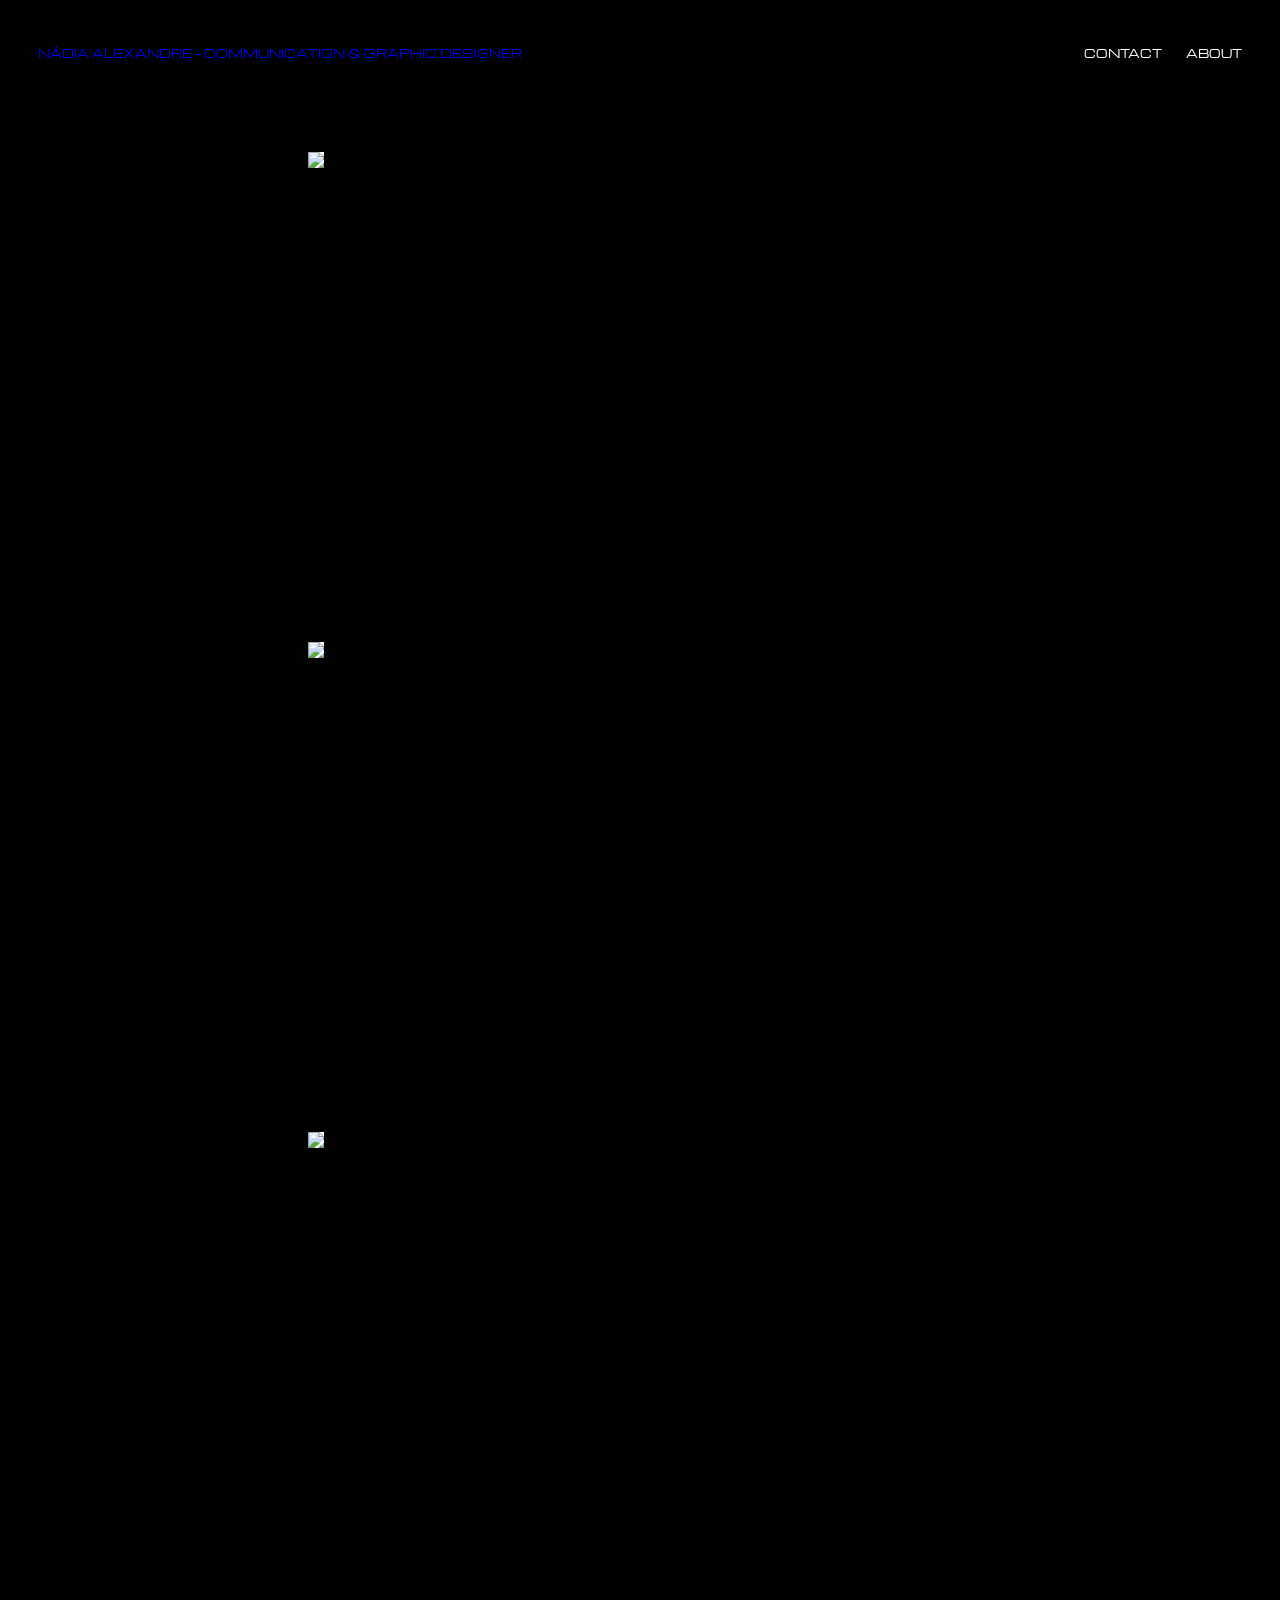
==== index.html @ e061865c "Add files via upload" ====
<!DOCTYPE html>

<html lang= "en-US">
<meta name="viewport" content="width=device-width, initial-scale=1.0">
<head>

<title>N&Aacute;DIA ALEXANDRE  &mdash;  COMMUNICATION & GRAPHIC DESIGNER</title>
<link rel="stylesheet" type="text/css" href="index.css">
<link rel="mask-icon" href="images/b.png" type="image/png">
<link href="https://fonts.googleapis.com/css?family=Michroma" rel="stylesheet">


</head>

<body>

  <a href="#" class="cd-top js-cd-top">&#8593;</a>

  <!--<div class='loading'>
  <img src="images/load.jpg">
  </div>-->

  <script src="java.js"></script>

<!-- INICIOGRELHAHTML -->

<div class="container">
    <div class="caixa">
      <a href="content1.html">
         <img src="images/15.jpg" class="img1">
      </a>
    </div>
    <div class="caixa">
      <a href="content3.html">
         <img src="images/m.jpg" class="img3">
      </a>
    </div>
    	 <div class="caixa">
      <a href="content4.html">
      	<img src="images/caa.jpg" class="img4">
      </a>
    </div>
    <div class="caixa">
      <a href="content2.html">
         <img src="images/pirr.jpg" class="img2"> 
      </a>
    </div>
    <div class="caixa">
      <a href="content6.html">
      	<img src="images/l1.jpg" class="img6">
      </a>
    </div>
    <div class="caixa">
      <a href="content7.html">
        <img src="images/ci.jpg" class="img7"> <!-- troca com o 5 -->
      </a>
    </div>
</div>
<div class="barra">
	<a href="index.html" class="linkhome">N&Aacute;DIA ALEXANDRE &mdash; COMMUNICATION & GRAPHIC DESIGNER</a>
  <a href="about.html" target="_self" class="linkabout">ABOUT</a>
  <a href="contact.html" class="linkcont">CONTACT</a>

</div>

<!-- FIMGRELHAHTML -->
<div class="footer">
  <p class="footer">N&Aacute;DIA ALEXANDRE. LISBON, PT. &copy; 2019.</p>
  </div>
</body>
---- index.css ----
/* -----------------------FONT--------------------------*/
@font-face {
  font-family: 'Michroma', sans-serif;
}


/*------------LOADING-------*/
div.loading {
  position: fixed;
  top: 0;
  left: 0;
  width: 100%;
  height: 100%;
  background-color: black;
  z-index: 13;
  display: flex;
  justify-content: center;
  align-items: center;
  transition: opacity 0.7s;
}

div.loading.hidden {
  opacity: 0;
  pointer-events: none;
}

div.loading img {
  width: 900px;
  animation: rotate 1s cubic-bezier(0.25, 0.1, 0.25, 1) both;

}

/*-------------FOOTER-----------*/

.footer {
  position: relative;
  bottom: 0;
  padding-bottom: 0; 
  font-size: 0.3em;
  width: 70%;
  margin: auto;
  background-color: transparent;
  color: white;
  text-align: center; 
  font-family: 'Michroma', sans-serif;
  opacity: 0.7;
}


body {
  overflow-y: auto;
  overflow-x: hidden;
  }

body {
  background-color: black;
}

/*------------INICIOGRELHACSS-------------*/

.container {
  background-color: transparent;
  width: 97%;
  min-width: 200px;
  height: auto;
  margin-right: auto;
  margin-left: auto;
  position: relative;
  display: flex;
  flex-direction: row;
  flex-wrap: wrap;
  margin-top: 12%;
  margin-bottom: 5%;
}

.caixa {
  background-color: transparent;
  margin-top: 0;
  position: static;
  margin-left: auto;
  margin-right: auto;
  width: 664px;
  height: 490px;
}

.caixa:hover {
  transition-duration: .24s;
  opacity:0.5;
  /* angle */
  -ms-transform: skewX(-6deg); /* IE 9 */
  -webkit-transform: skewX(-6deg); /* Safari */
          transform: skewX(-6deg);
}

.caixa:hover span:after {
  width: 100%;
}

/*----- IMG1 -----*/
.img1 {
  justify-content: flex-start;
  left: 0;
  top: 0;
  margin-left: auto;
  margin-right: auto;
  overflow: hidden;
  background-color: #FFF;
  color: #000000;
  text-decoration: none;
  width: 100%;
  height: auto;
}

/*----- IMG2 -----*/
.img2 {
  justify-content: flex-start;
  left: 0;
  top: 0;
  overflow: hidden;
  background-color: #FFF;
  color: #000000;
  text-decoration: none;
  width: 100%;
  height: auto;
}



/*----- IMG3 -----*/
.img3 {
  justify-content: flex-start;
  left: 0;
  top: 0;
  margin-left: auto;
  margin-right: auto;
  overflow: hidden;
  background-color: #FFF;
  color: #000000;
  text-decoration: none;
  width: 100%;
  height: auto;
}

/*----- IMG4 -----*/
.img4 {
  justify-content: flex-start;
  left: 0;
  top: 0;
  margin-left: auto;
  margin-right: auto;
  overflow: hidden;
  background-color: #FFF;
  color: #000000;
  text-decoration: none;
  width: 100%;
  height: auto;
}

/*----- IMG5 -----*/
.img5 {
  justify-content: flex-start;
  left: 0;
  top: 0;
  margin-left: auto;
  margin-right: auto;
  overflow: hidden;
  background-color: #FFF;
  color: #000000;
  text-decoration: none;
  width: 100%;
  height: auto;
}

/*----- IMG6 -----*/
.img6 {
  justify-content: flex-start;
  left: 0;
  top: 0;
  margin-left: auto;
  margin-right: auto;
  overflow: hidden;
  background-color: #FFF;
  color: #000000;
  text-decoration: none;
  width: 100%;
  height: auto;
}

/*----- IMG7 -----*/
.img7 {
  justify-content: flex-start;
  left: 0;
  top: 0;
  margin-left: auto;
  margin-right: auto;
  overflow: hidden;
  background-color: #FFF;
  color: #000000;
  text-decoration: none;
  width: 100%;
  height: auto;
}

/*----- IMG8 -----*/
.img8 {
  justify-content: flex-start;
  left: 0;
  top: 0;
  margin-left: auto;
  margin-right: auto;
  overflow: hidden;
  background-color: #FFF;
  color: #000000;
  text-decoration: none;
  width: 100%;
  height: auto;
}
/*-----------------FIMGRELHACSS-----------------------*/


/* --------------------LINKSDABARRA-------------------*/

.barra {
	top: 5%;
	left: 3%;
	right: 3%;
	position: fixed;
  flex-direction: row;
  flex-wrap: wrap;
  margin: auto;
}

/* ----------------------LINKHOME---------------------*/
/* unvisited link */
a.linkhome:link {
  font-size: 0.7em;
  text-align: left; 
  text-decoration: none;
  display: flex;
  clear: left;
  float:left;
  font-family: 'Michroma', sans-serif;
}

/* visited link */
a.linkhome:visited {
  color: white;
}

/* mouse over link */
a.linkhome:hover {
  /*text-decoration: underline;*/
  /* angle */
  -ms-transform: skewX(-30deg); /* IE 9 */
  -webkit-transform: skewX(-30deg); /* Safari */
   transform: skewX(-30deg);

}
/* ----------------LINKCONTACT-------------------------*/
/* unvisited link */
a.linkcont:link {
  font-size: 0.7em;
  color: white;
  text-decoration: none;
  display: flex;
  width: auto;
  float: right;
  position: relative;
  padding-right: 2%;
  font-family: 'Michroma', sans-serif;
}

/* visited link */
a.linkcont:visited {
  color: white;
}

/* mouse over link */
a.linkcont:hover {
  /*text-decoration: underline;*/
  /* angle */
  -ms-transform: skewX(-30deg); /* IE 9 */
  -webkit-transform: skewX(-30deg); /* Safari */
   transform: skewX(-30deg);

}

/* ----------------LINKABOUT---------------------------*/
/* unvisited link */
a.linkabout:link {
  font-size: 0.7em;
  color: white;
  width: auto;
  text-decoration: none;
  display: flex;
  float: right;
  position: relative;
  font-family: 'Michroma', sans-serif;
}

/* visited link */
a.linkabout:visited {
  color: white;
}

/* mouse over link */
a.linkabout:hover {
  /*text-decoration: underline;*/
  /* angle */
  -ms-transform: skewX(-30deg); /* IE 9 */
  -webkit-transform: skewX(-30deg); /* Safari */
   transform: skewX(-30deg);

}

/*--------------------CURSOR ADDAPT FROM Party Parrot Conga Cursor Trail by Desiree S at CodePen.io------------------*/

/* forked from https://codepen.io/shorelle/pen/NvpRLM */

[class*='parrot'] {
  position: absolute;
  display: block;
  height: 28px;
  width: 28px;
  background-repeat: no-repeat;
  background-size: 100% auto;
}

.parrot-1 {
  background-image: url(images/cursor.svg);
  z-index: 12;
}

.parrot-2 {
  background-image: url(images/cursor.svg);
  z-index: 12;
}

.parrot-3 {
  background-image: url(images/cursor.svg);
  z-index: 12;
}

.parrot-4 {
  background-image: url(images/cursor.svg);
  z-index: 12;
}

.parrot-5 {
  background-image: url(images/cursor.svg);
  z-index: 12;
}

.parrot-6 {
  background-image: url(images/cursor.svg);
  z-index: 12;
}

.parrot-7 {
  background-image: url(images/cursor.svg);
  z-index: 12;
}

.parrot-8 {
  background-image: url(images/cursor.svg);
  z-index: 12;
}

.parrot-9 {
  background-image: url(images/cursor.svg);
  z-index: 12;
}

.parrot-10 {
  background-image: url(images/cursor.svg);
  z-index: 12;
}

.parrot-11 {
  background-image: url(images/cursor.svg);
  z-index: 12;
}

.parrot-12 {
  background-image: url(images/cursor.svg);
  z-index: 12;
}

/*--------------Back-to-top by CodyHouse.co — Copyright (c) 2011-2019 Amber Creative Lab, Ltd.------------*/

.cd-top {
position: fixed;
cursor: pointer;
text-decoration: none;
color: white;
overflow: hidden;
visibility: hidden;
opacity: 0;
right: 20px;
bottom: 20px;
-webkit-transition: opacity .6s 0s, visibility 0s .3s, background-color .3s 0s;
transition: opacity .3s 0s, visibility 0s .3s, background-color .3s 0s;

}

.cd-top.cd-top--show,
.cd-top.cd-top--fade-out {
-webkit-transition: opacity .6s 0s, visibility 0s 0s, background-color .3s 0s;
transition: opacity .6s 0s, visibility 0s 0s, background-color .3s 0s;
}

.cd-top.cd-top--show {
/* the button becomes visible */
visibility: visible;
opacity: 1;
color:white;
}

.cd-top.cd-top--fade-out {
  /* if the user keeps scrolling down, the button is out of focus and becomes less visible */
  opacity: 1;
}

@media only screen and (max-width: 768px) {
  .cd-top {
    position: fixed;
    right: 15px;
    bottom: 15px;
    display: none;
  }
}

@media only screen and (max-width: 1024px) {
  .cd-top {
    position: fixed;
    height: 30px;
    width: 30px;
    right: 5px;
  }
}

@media only screen and (max-width: 768px) {
.container {
  background-color: transparent;
  width: 95%;
  min-width: 200px;
  height: auto;
  margin-right: auto;
  margin-left: auto;
  position: relative;
  display: flex;
  flex-direction: row;
  flex-wrap: wrap;
  margin-top: 30%;
}

.barra {
  top: 5%;
  left: 6%;
  right: 6%;
}

a.linkhome:link {
  font-size: 0.8em;
  text-align: left; 
  text-decoration: none;
  display: inline-block;
}

a.linkcont:link {
  font-size: 0.8em;
  text-align: left; 
  text-decoration: none;
  display: inline-block;
  float:left;
  padding-left: 3%;
  margin-top: 2%;
}

a.linkabout:link {
  font-size: 0.8em;
  text-align: left; 
  text-decoration: none;
  display: inline-block;
  clear: left;
  float:left;
  margin-top: 2%
}

.footer {
  font-size: 0.3em;
  text-align: center;
  width: 100%;
}

[class*='parrot'] {
  display: none;
}

}
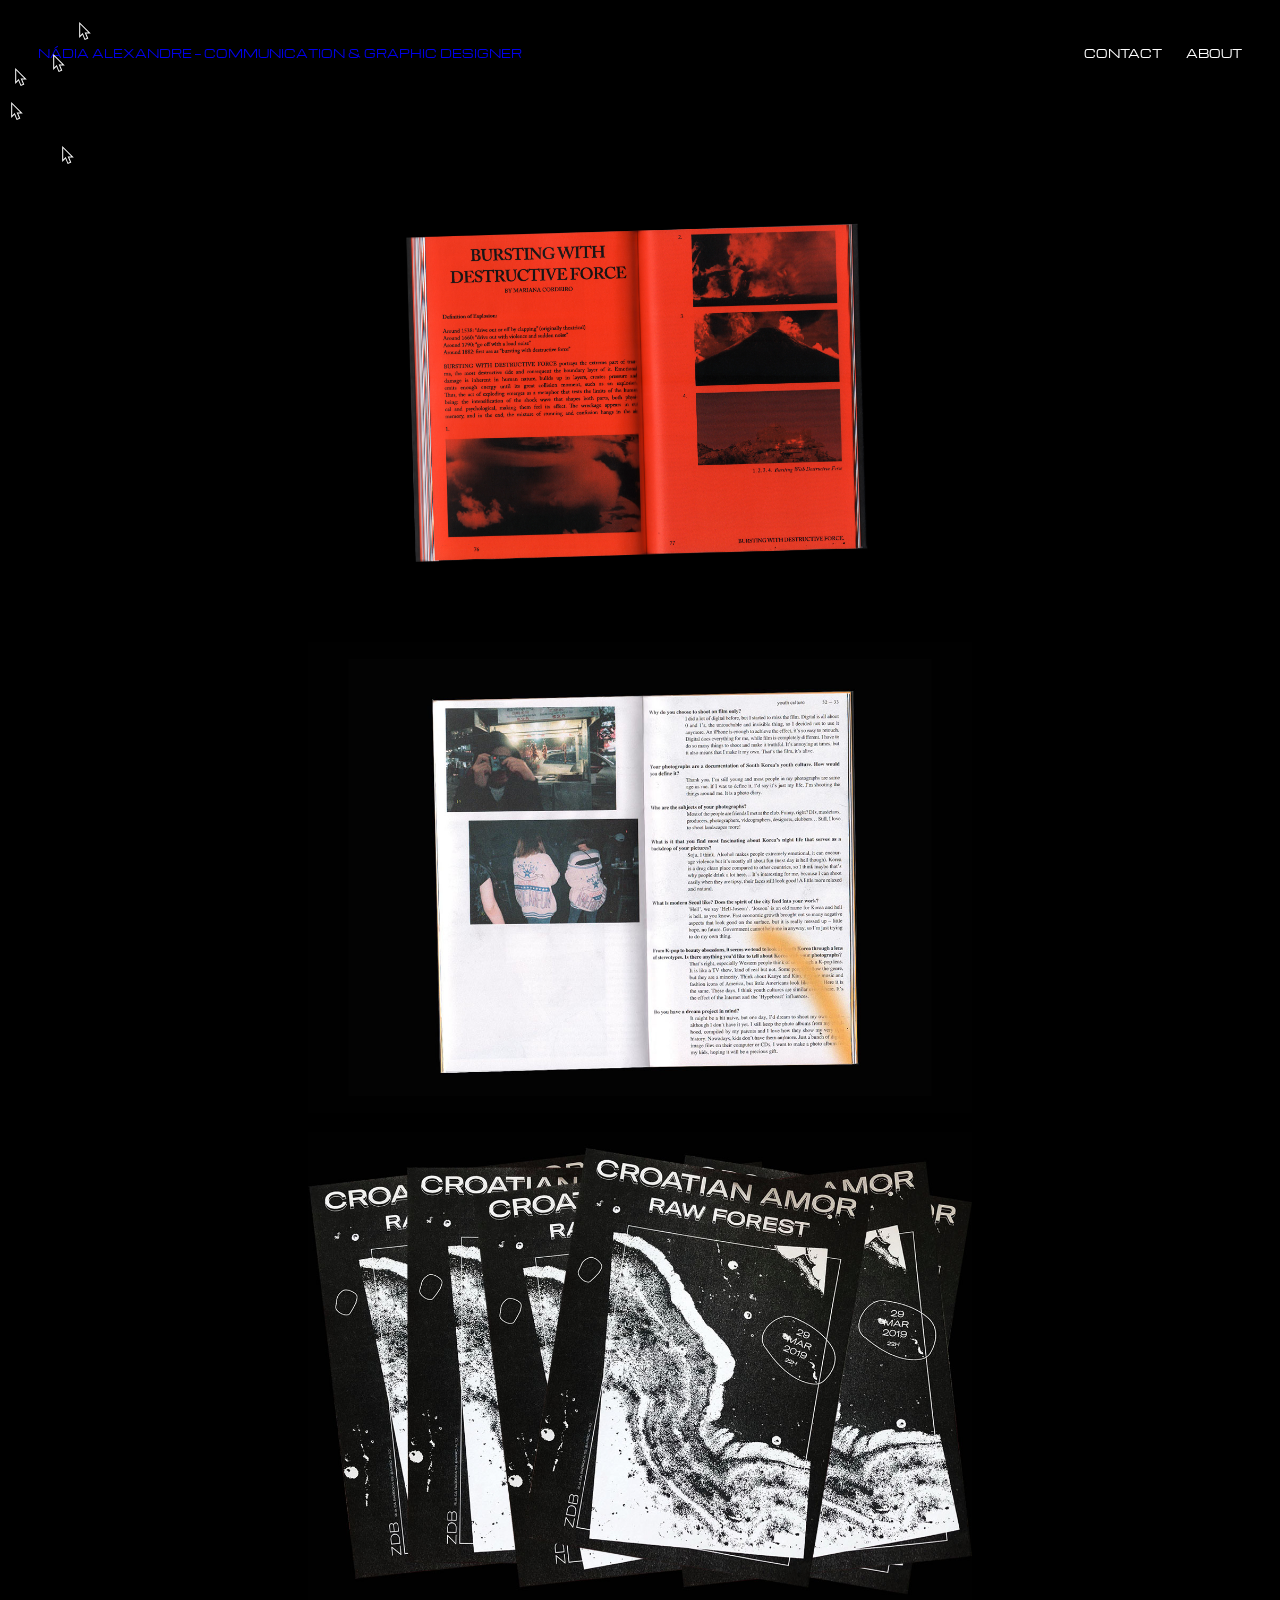
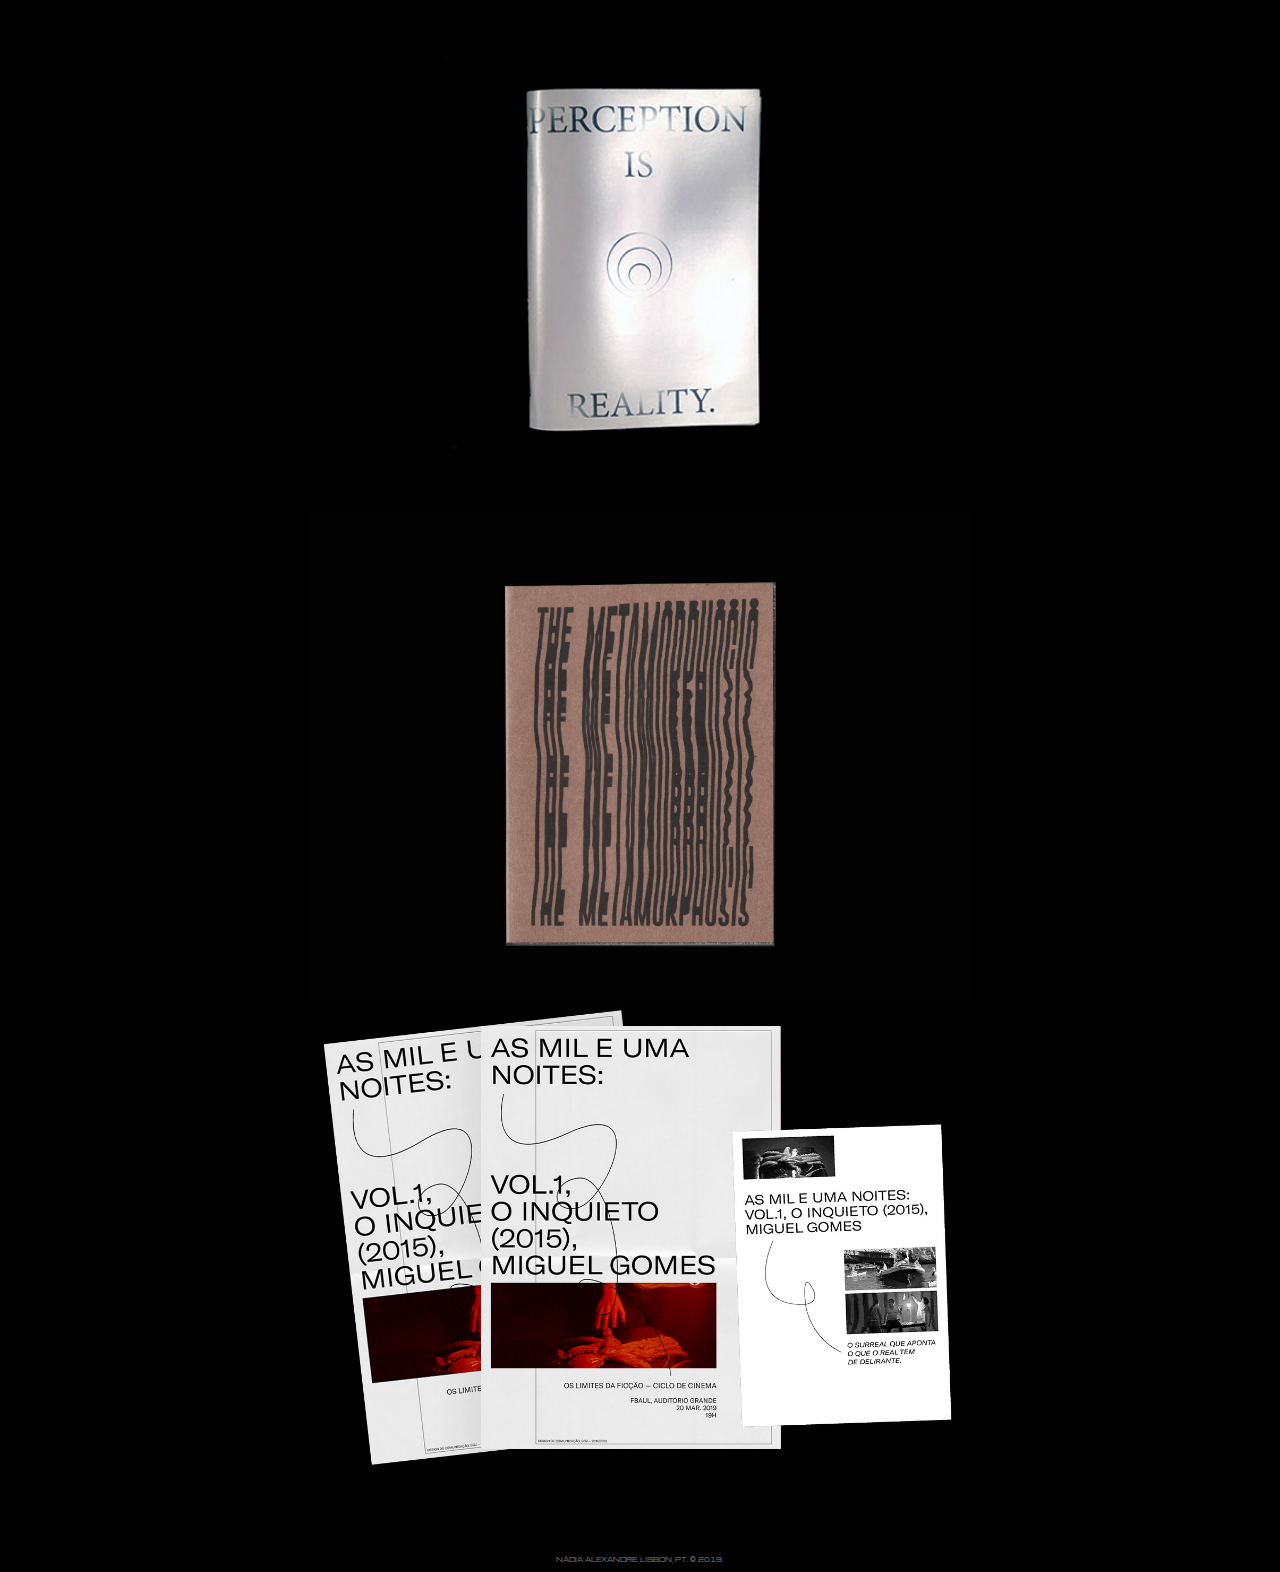
==== commit 83191c7a: "Update index.html" ====
--- a/index.html
+++ b/index.html
@@ -42,7 +42,7 @@
     </div>
     <div class="caixa">
       <a href="content2.html">
-         <img src="images/pirr.jpg" class="img2"> 
+         <img src="images/pir.jpg" class="img2"> 
       </a>
     </div>
     <div class="caixa">
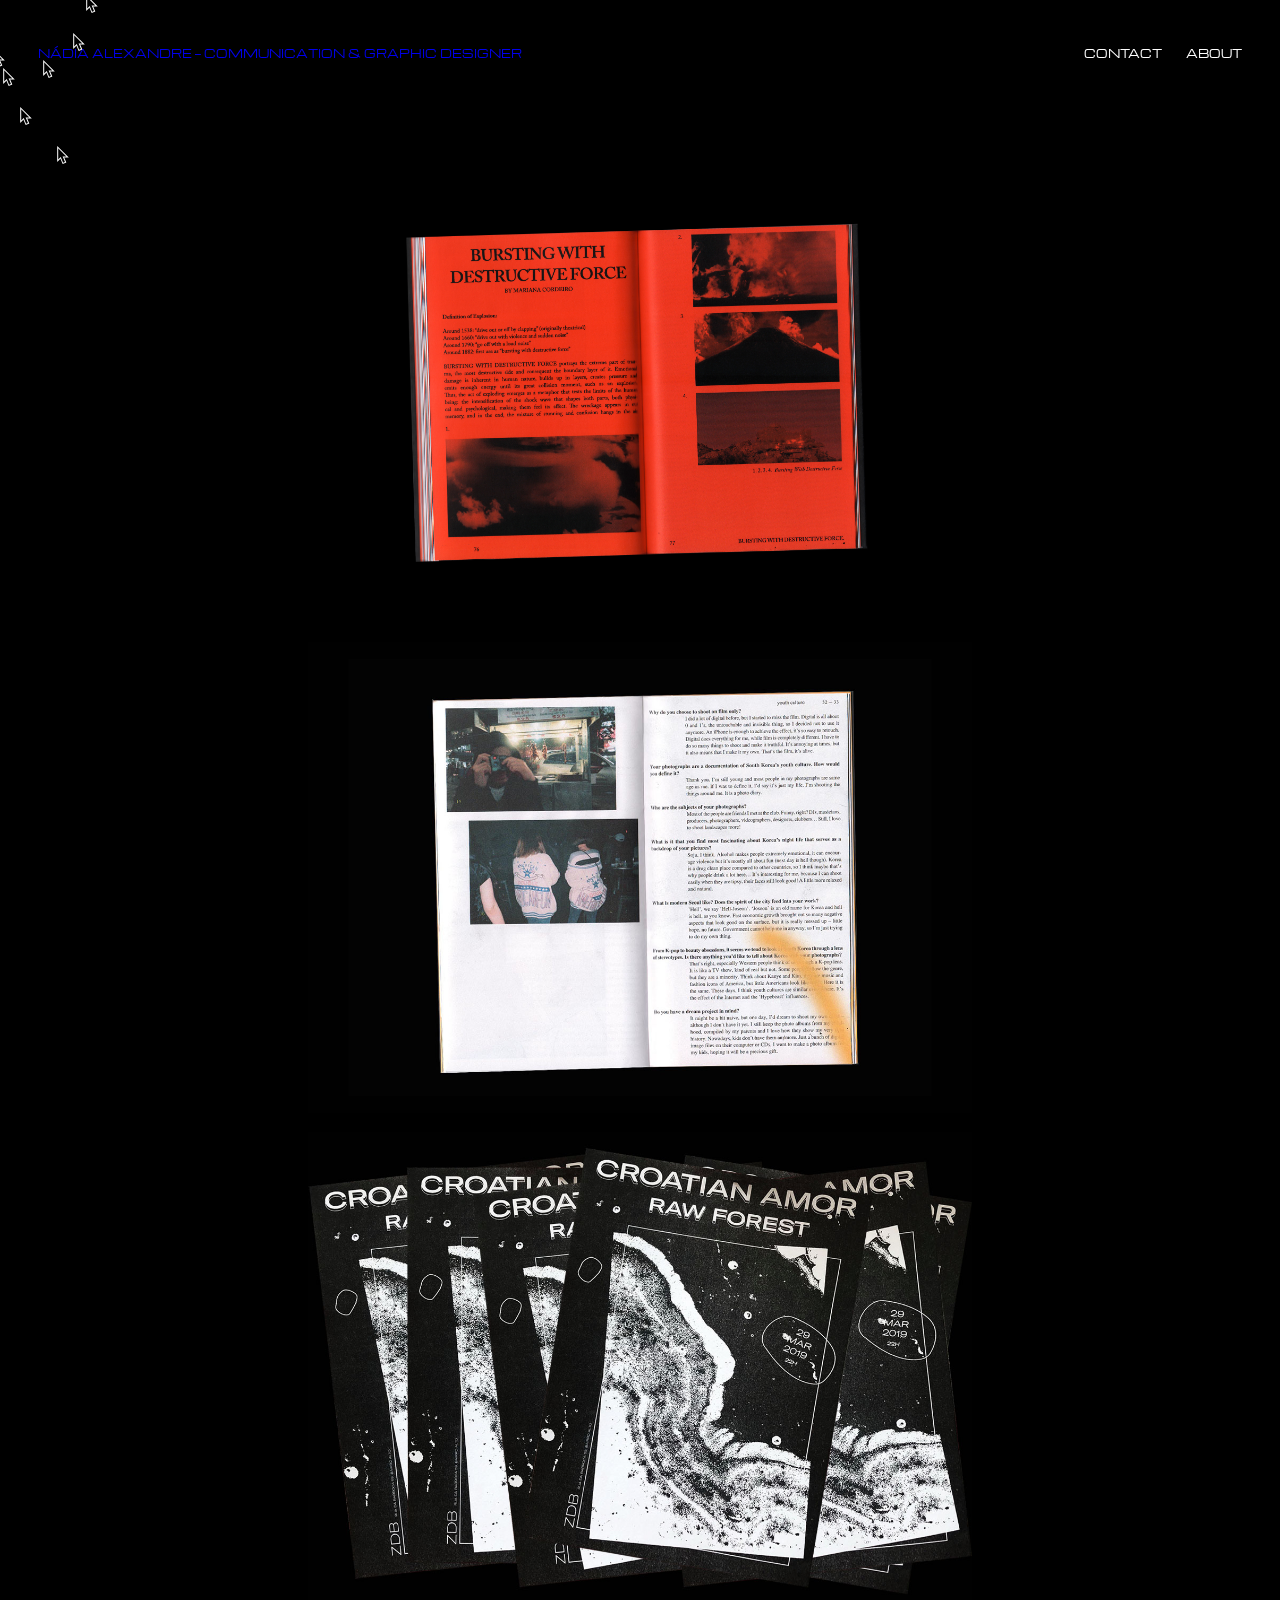
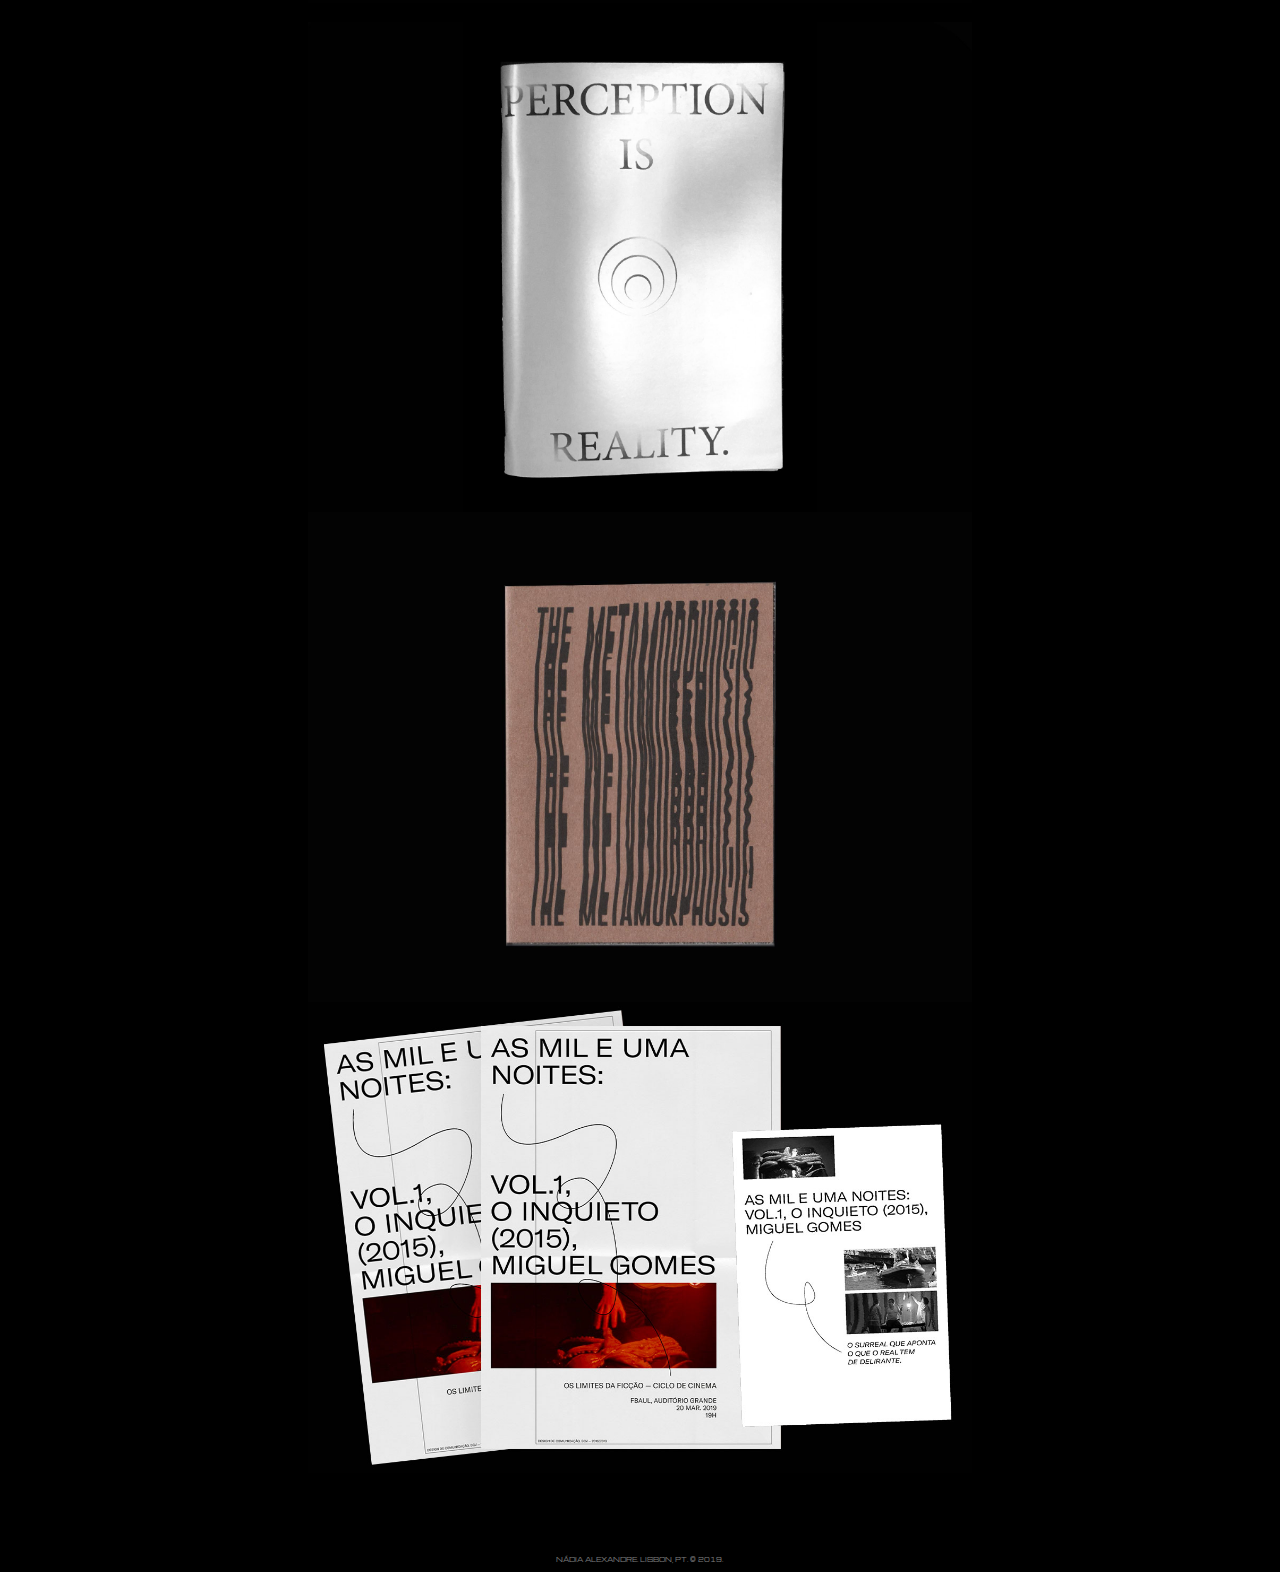
==== commit 2467f847: "Update index.html" ====
--- a/index.html
+++ b/index.html
@@ -8,7 +8,7 @@
 <link rel="stylesheet" type="text/css" href="index.css">
 <link rel="mask-icon" href="images/b.png" type="image/png">
 <link href="https://fonts.googleapis.com/css?family=Michroma" rel="stylesheet">
-
+<link rel="shortcut icon" type="image/jpg" href="id.jpg"/>
 
 </head>
 
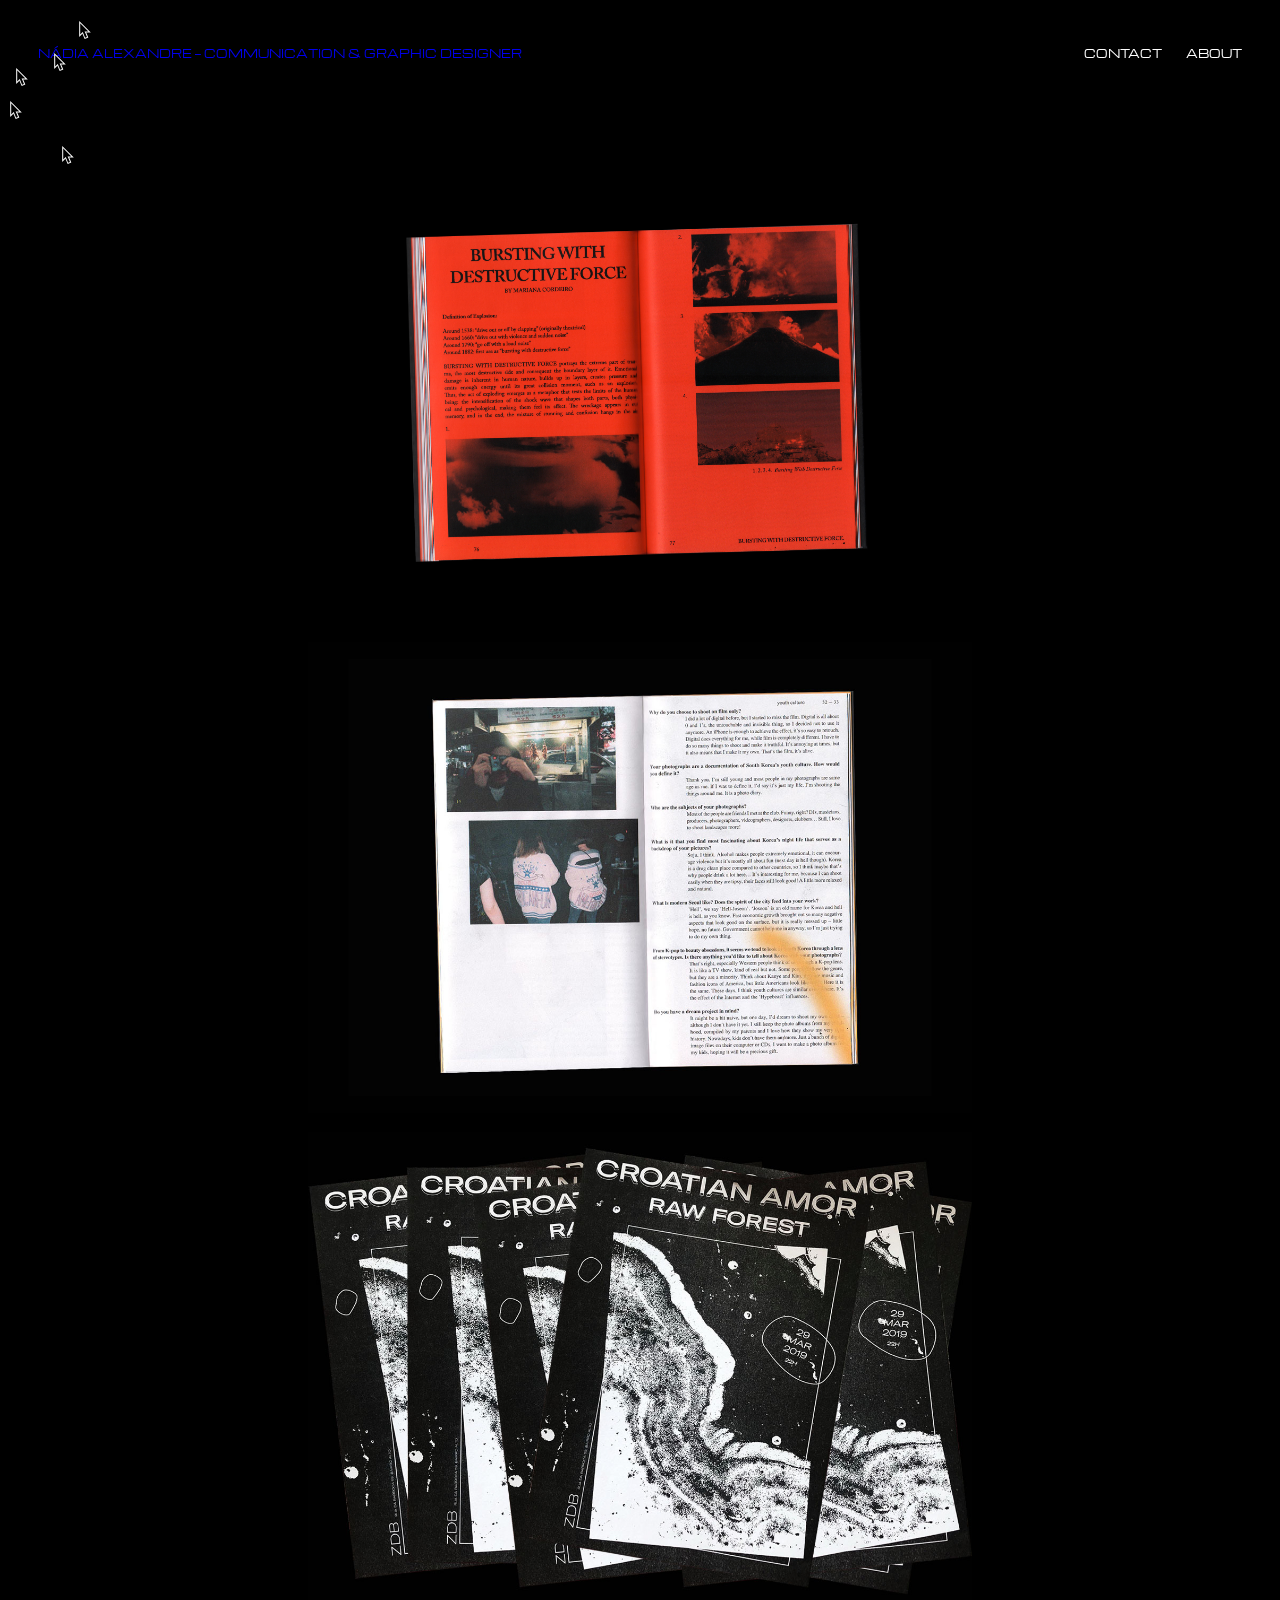
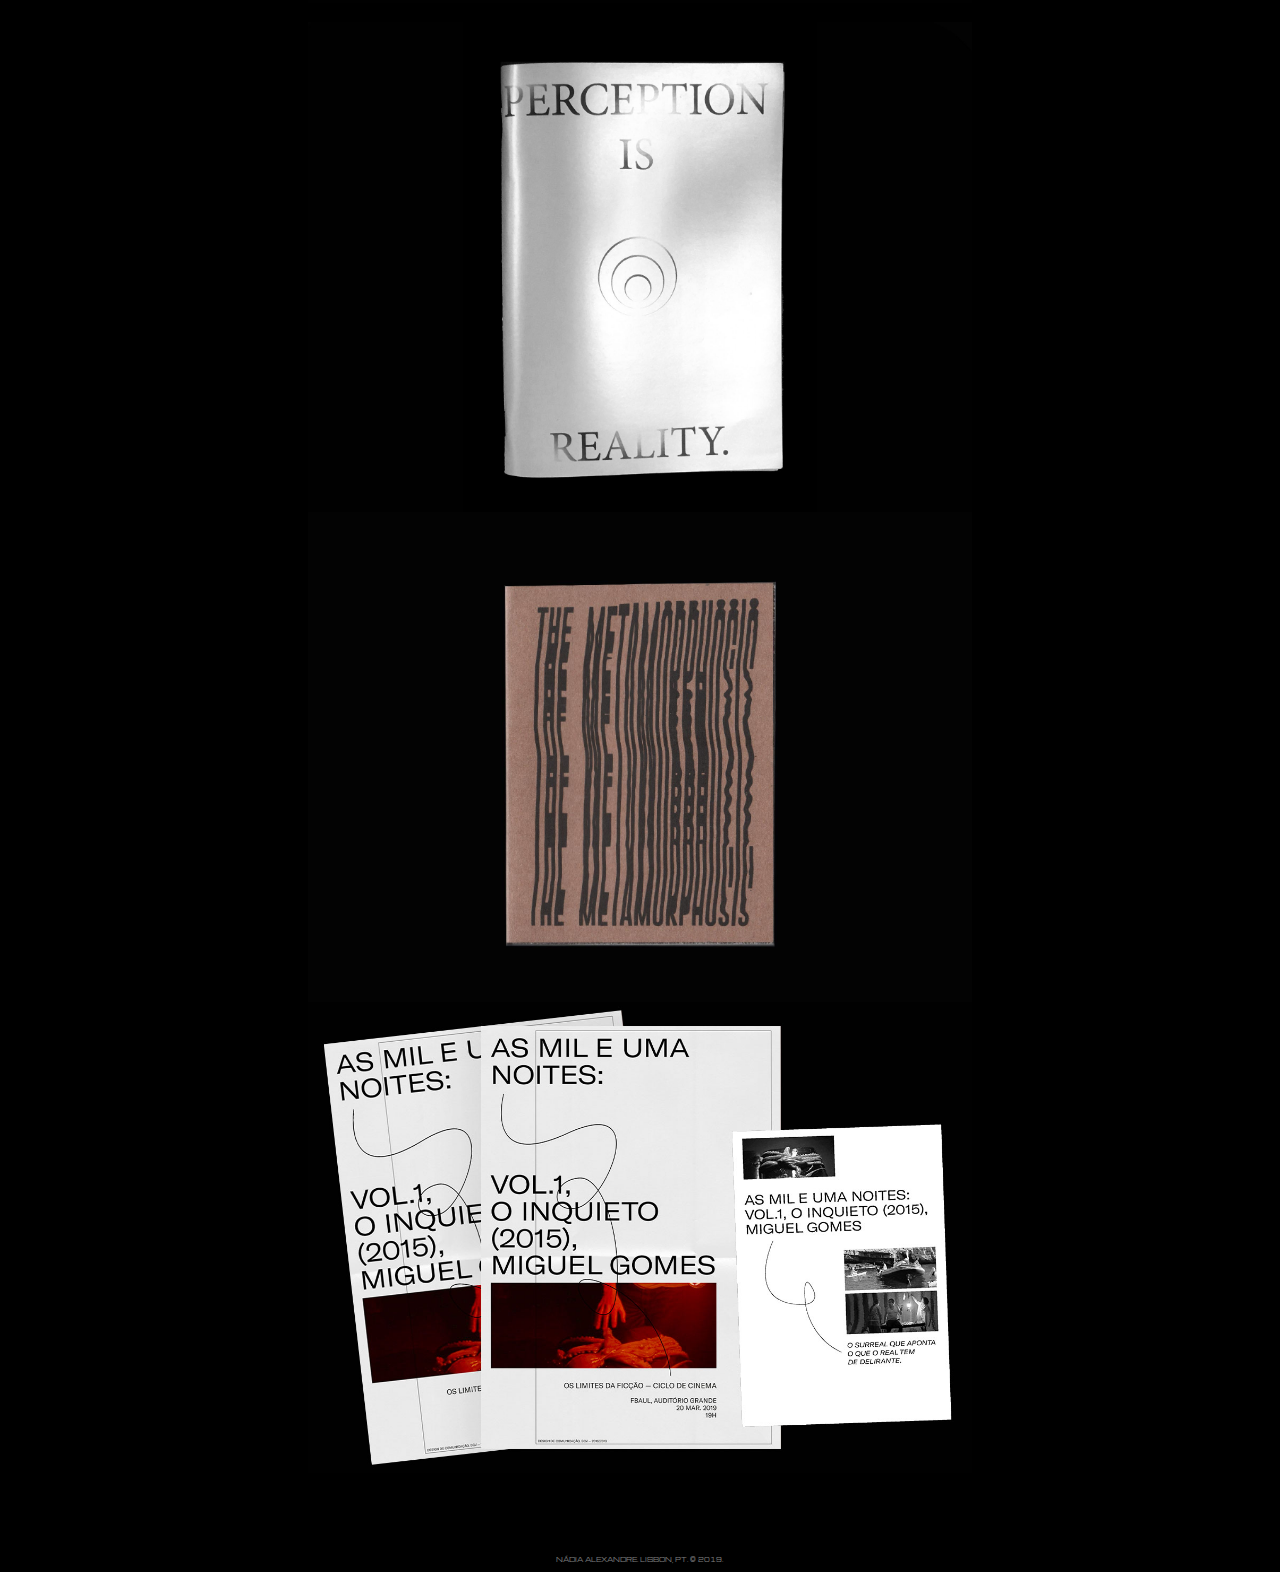
==== commit c9465e14: "Update index.html" ====
--- a/index.html
+++ b/index.html
@@ -8,7 +8,7 @@
 <link rel="stylesheet" type="text/css" href="index.css">
 <link rel="mask-icon" href="images/b.png" type="image/png">
 <link href="https://fonts.googleapis.com/css?family=Michroma" rel="stylesheet">
-<link rel="shortcut icon" type="image/jpg" href="id.jpg"/>
+<link rel="shortcut icon" type="image/png" href="id.png"/>
 
 </head>
 
